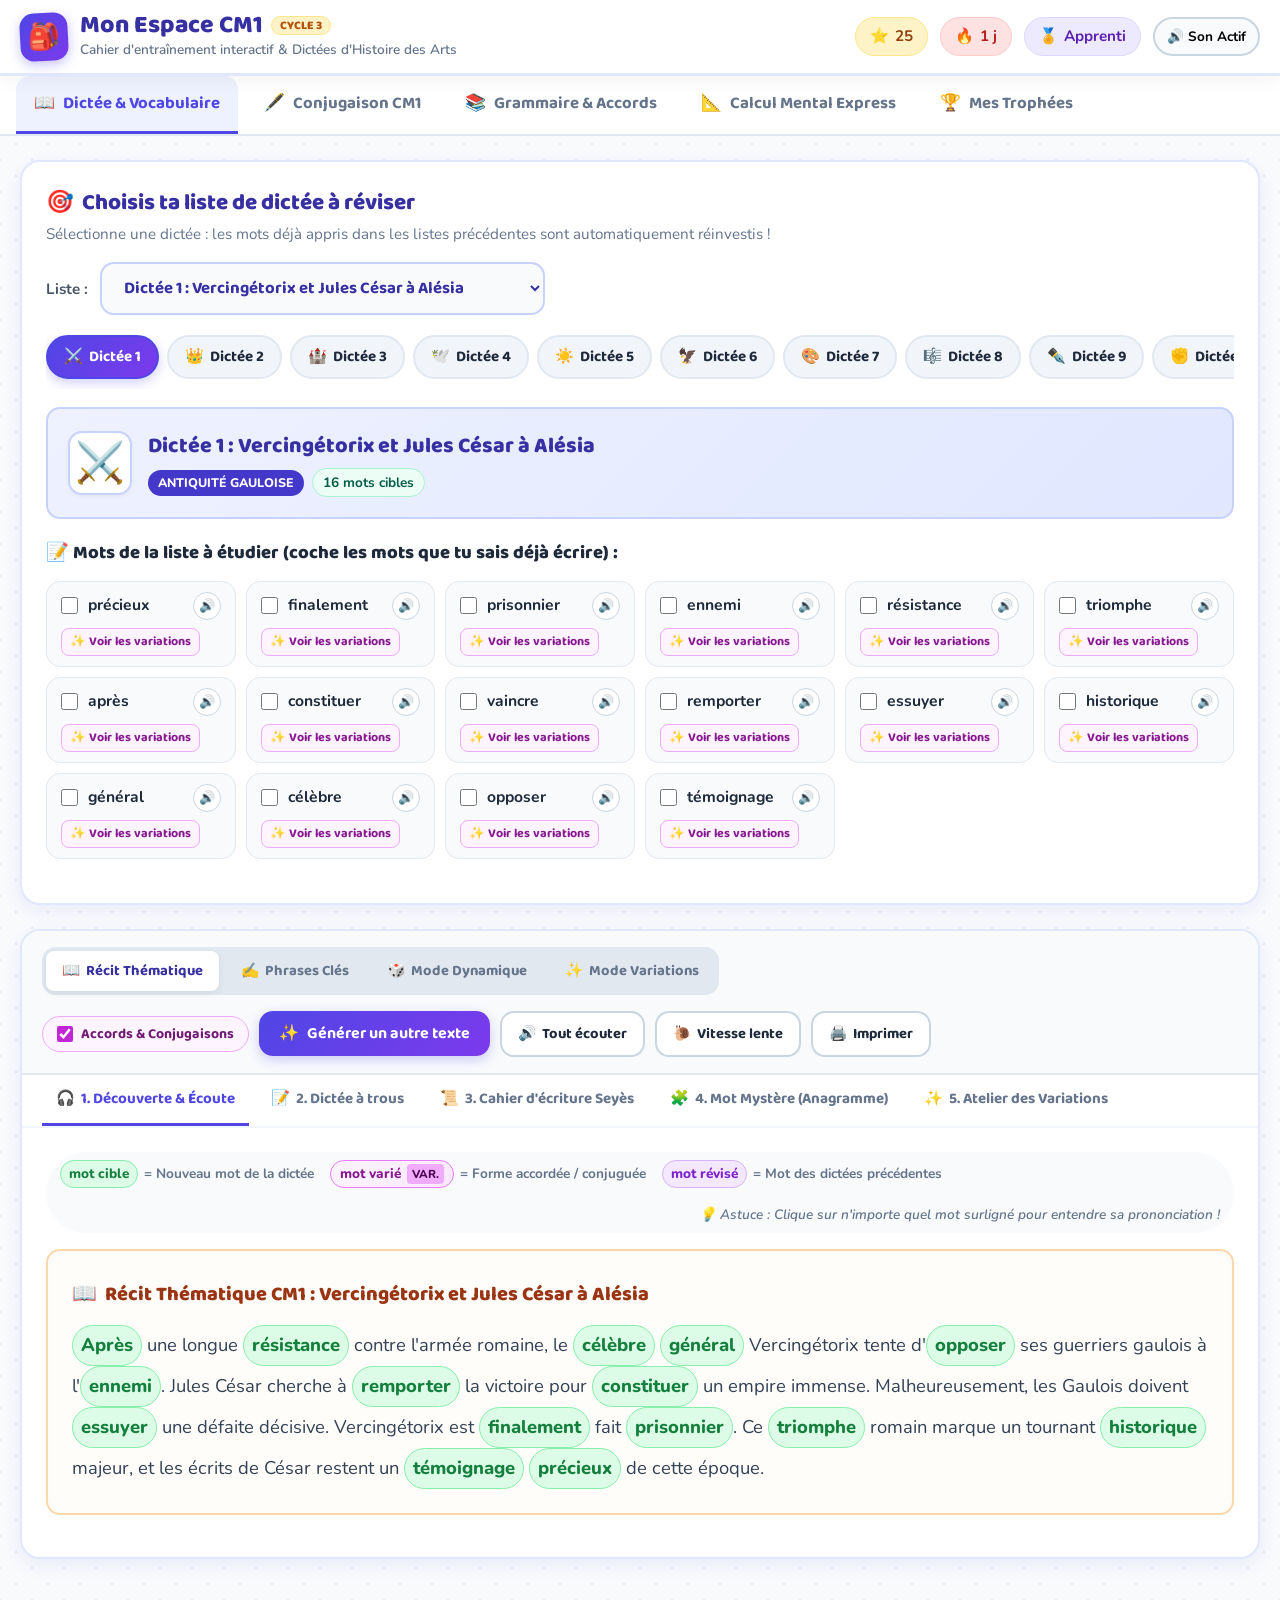
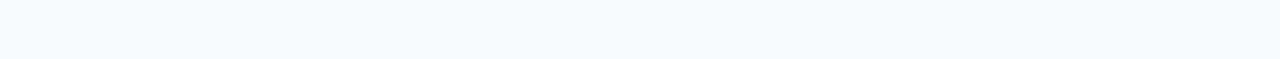
==== index.html @ 9789605b "Initial commit: Mon Espace CM1 static site Co-Authored-By: Claude Opus 5.5 <noreply@anthropic.com>" ====
<!DOCTYPE html>
<html lang="fr">
<head>
  <meta charset="UTF-8">
  <meta name="viewport" content="width=device-width, initial-scale=1.0">
  <title>Mon Espace CM1 – Dictées, Orthographe & Révisions</title>
  <meta name="description" content="Plateforme d'entraînement ludique et interactive pour les élèves de CM1 : dictées, vocabulaire, récits thématiques, grammaire, conjugaison et calcul mental.">
  <link rel="stylesheet" href="styles.css">
</head>
<body>

  <!-- Confetti Canvas for Celebratory Animations -->
  <canvas id="confettiCanvas"></canvas>

  <!-- Main Application Header -->
  <header class="app-header">
    <div class="header-container">
      <div class="brand-wrapper">
        <div class="brand-logo" title="Mon Espace CM1">🎒</div>
        <div class="brand-text">
          <h1>Mon Espace CM1 <span class="brand-badge">Cycle 3</span></h1>
          <p class="brand-subtext">Cahier d'entraînement interactif & Dictées d'Histoire des Arts</p>
        </div>
      </div>

      <!-- Gamified Progress Bar -->
      <div class="user-stats-bar">
        <div class="stat-pill stars" title="Étoiles gagnées">
          <span>⭐</span>
          <span id="userStars">25</span>
        </div>
        <div class="stat-pill streak" title="Jours consécutifs d'entraînement">
          <span>🔥</span>
          <span id="userStreak">1 j</span>
        </div>
        <div class="stat-pill level" title="Niveau actuel">
          <span>🏅</span>
          <span id="userLevel">Apprenti</span>
        </div>
        <button id="soundToggleBtn" class="sound-toggle-btn" type="button" title="Activer ou désactiver les effets sonores">
          🔊 Son Actif
        </button>
      </div>
    </div>
  </header>

  <!-- Subject Navigation Tabs -->
  <nav class="main-nav" aria-label="Navigation principale">
    <div class="nav-container">
      <button class="nav-tab-btn active" data-target="sectionDictee" id="tabDictee">
        <span>📖</span> Dictée & Vocabulaire
      </button>
      <button class="nav-tab-btn" data-target="sectionConjugaison" id="tabConjugaison">
        <span>🖋️</span> Conjugaison CM1
      </button>
      <button class="nav-tab-btn" data-target="sectionGrammaire" id="tabGrammaire">
        <span>📚</span> Grammaire & Accords
      </button>
      <button class="nav-tab-btn" data-target="sectionMaths" id="tabMaths">
        <span>📐</span> Calcul Mental Express
      </button>
      <button class="nav-tab-btn" data-target="sectionTrophees" id="tabTrophees">
        <span>🏆</span> Mes Trophées
      </button>
    </div>
  </nav>

  <!-- Main Container -->
  <main class="app-container">

    <!-- ========================================================
         TAB 1: DICTÉE & VOCABULAIRE (Core Feature)
         ======================================================== -->
    <section id="sectionDictee" class="tab-section active">

      <!-- Dictée Selection Card -->
      <div class="selector-card">
        <div class="selector-header">
          <div class="selector-title-group">
            <h2><span>🎯</span> Choisis ta liste de dictée à réviser</h2>
            <p>Sélectionne une dictée : les mots déjà appris dans les listes précédentes sont automatiquement réinvestis !</p>
          </div>
          <div class="dictee-dropdown-wrapper">
            <label for="dicteeSelect" style="font-weight: 700; font-size: 0.95rem; color: #475569;">Liste :</label>
            <select id="dicteeSelect" class="dictee-select" aria-label="Sélectionner une dictée">
              <!-- Dynamically populated from data.js -->
            </select>
          </div>
        </div>

        <!-- Carousel chips for fast jumping -->
        <div class="dictee-chips-wrapper" id="dicteeChips">
          <!-- Populated by JavaScript -->
        </div>

        <!-- Selected Dictée Hero Banner -->
        <div class="dictee-hero-banner" id="dicteeHeroBanner">
          <div class="banner-main">
            <div class="banner-icon" id="bannerIcon">⚔️</div>
            <div class="banner-info">
              <h3 id="bannerTitle">Dictée 1 : Vercingétorix et Jules César</h3>
              <div class="banner-meta">
                <span class="period-badge" id="bannerBadge">Antiquité</span>
                <span class="words-count-badge" id="bannerWordsCount">16 mots cibles</span>
              </div>
            </div>
          </div>
        </div>

        <!-- Prior Mastered Vocabulary Alert (e.g. Dictée 4 incorporates Dictée 1, 2, 3) -->
        <div class="prior-vocab-box" id="priorVocabBox" style="display: none;">
          <div class="prior-icon">💡</div>
          <div class="prior-content" style="flex-grow: 1;">
            <h4>Vocabulaire acquis réinvesti !</h4>
            <p id="priorCountText">
              Tu as déjà maîtrisé les mots des listes précédentes. Ces mots sont réutilisés dans les textes et exercices pour assurer une révision continue.
            </p>
            <label class="toggle-prior-wrapper">
              <input type="checkbox" id="priorVocabToggle" checked>
              <span>Intégrer les mots des dictées précédentes dans les exercices (clique pour dérouler la liste)</span>
            </label>
            <div class="prior-words-pill-list" id="priorWordsPills">
              <!-- Populated with previous words -->
            </div>
          </div>
        </div>

        <!-- Words List of the Selected Dictée -->
        <div class="words-card-section">
          <div class="section-subtitle">
            <span>📝 Mots de la liste à étudier (coche les mots que tu sais déjà écrire) :</span>
          </div>
          <div class="words-grid" id="wordsGrid">
            <!-- Populated with target word cards -->
          </div>
        </div>
      </div>

      <!-- ========================================================
           Interactive Generator & Practice Workspace
           ======================================================== -->
      <div class="generator-workspace">

        <!-- Top ToolBar -->
        <div class="generator-topbar">
          <div class="mode-switches">
            <button class="mode-switch-btn active" data-mode="story" id="modeStoryBtn">
              <span>📖</span> Récit Thématique
            </button>
            <button class="mode-switch-btn" data-mode="sentences" id="modeSentencesBtn">
              <span>✍️</span> Phrases Clés
            </button>
            <button class="mode-switch-btn" data-mode="dynamic" id="modeDynamicBtn">
              <span>🎲</span> Mode Dynamique
            </button>
            <button class="mode-switch-btn" data-mode="variations" id="modeVariationsBtn">
              <span>✨</span> Mode Variations
            </button>
          </div>

          <div class="action-buttons-group">
            <label class="variations-toggle-label" title="Activer les formes au féminin, au pluriel et les verbes conjugués dans tous les textes">
              <input type="checkbox" id="variationsToggle" checked>
              <span>Accords & Conjugaisons</span>
            </label>
            <button class="btn-primary" id="generateNewTextBtn" type="button" title="Créer un nouveau texte combinant les mots cibles et révisés">
              <span>✨</span> Générer un autre texte
            </button>
            <button class="btn-secondary" id="speakAllBtn" type="button" title="Écouter la lecture à voix haute">
              <span>🔊</span> Tout écouter
            </button>
            <button class="btn-secondary" id="speakSlowBtn" type="button" title="Lecture lente pour s'entraîner à la dictée">
              <span>🐌</span> Vitesse lente
            </button>
            <button class="btn-secondary" id="printWorksheetBtn" type="button" title="Imprimer la fiche d'exercice pour travailler sur papier">
              <span>🖨️</span> Imprimer
            </button>
          </div>
        </div>

        <!-- Practice Sub-Tabs Navigation -->
        <div class="practice-tabs-bar">
          <button class="subtab-btn active" data-view="viewDiscovery" id="subtabDiscovery">
            <span>🎧</span> 1. Découverte & Écoute
          </button>
          <button class="subtab-btn" data-view="viewCloze" id="subtabCloze">
            <span>📝</span> 2. Dictée à trous
          </button>
          <button class="subtab-btn" data-view="viewNotebook" id="subtabNotebook">
            <span>📜</span> 3. Cahier d'écriture Seyès
          </button>
          <button class="subtab-btn" data-view="viewGame" id="subtabGame">
            <span>🧩</span> 4. Mot Mystère (Anagramme)
          </button>
          <button class="subtab-btn" data-view="viewVariations" id="subtabVariations">
            <span>✨</span> 5. Atelier des Variations
          </button>
        </div>

        <!-- Main Content Area with Sub-Views -->
        <div class="generator-content-area">

          <!-- View 1: Discovery & Speech Playback -->
          <div id="viewDiscovery" class="practice-view active">
            <div class="words-legend-bar">
              <span class="legend-item">
                <span class="badge-target-word">mot cible</span> = Nouveau mot de la dictée
              </span>
              <span class="legend-item">
                <span class="badge-target-word badge-variation">mot varié <small class="var-tag">var.</small></span> = Forme accordée / conjuguée
              </span>
              <span class="legend-item">
                <span class="badge-prior-word">mot révisé</span> = Mot des dictées précédentes
              </span>
              <span style="margin-left: auto; font-style: italic; font-weight: 600;">
                💡 Astuce : Clique sur n'importe quel mot surligné pour entendre sa prononciation !
              </span>
            </div>

            <div id="discoveryTextContainer">
              <!-- Dynamically populated with story or sentences -->
            </div>
          </div>

          <!-- View 2: Fill-in-the-blanks (Dictée à trous) -->
          <div id="viewCloze" class="practice-view">
            <div class="cloze-instructions">
              <span>✍️ <strong>Consigne :</strong> Complète les phrases avec la bonne orthographe des mots cibles. Fais bien attention aux accents !</span>
              <button class="btn-success" id="verifyClozeBtn" type="button">
                <span>✓</span> Vérifier mes réponses
              </button>
            </div>

            <div id="clozeExerciseContainer" class="cloze-container">
              <!-- Dynamically populated inputs -->
            </div>

            <div id="clozeFeedbackBar" class="cloze-feedback-bar">
              <!-- Feedback on answers -->
            </div>
          </div>

          <!-- View 3: Seyès Ruled Notebook Audio Dictation -->
          <div id="viewNotebook" class="practice-view">
            <div class="notebook-container">
              <div class="notebook-audio-bar">
                <div class="sentence-step-label" id="notebookStepLabel">
                  Phrase 1 sur 5
                </div>
                <div style="display: flex; gap: 8px;">
                  <button class="btn-primary" id="playNotebookAudioBtn" type="button">
                    <span>🔊</span> Écouter la phrase
                  </button>
                  <button class="btn-secondary" id="playNotebookSlowBtn" type="button">
                    <span>🐌</span> Écouter lentement
                  </button>
                </div>
              </div>

              <div class="seyes-textarea-wrapper">
                <label for="seyesTextarea" style="display: block; font-weight: 700; margin-bottom: 8px; color: #4338ca;">
                  Ton cahier d'écriture (écoute la phrase et écris-la ici) :
                </label>
                <textarea id="seyesTextarea" class="seyes-textarea" placeholder="Écris ta dictée ici sur les lignes de ton cahier..." autocomplete="off" spellcheck="false"></textarea>
              </div>

              <div style="display: flex; justify-content: flex-end; gap: 10px;">
                <button class="btn-success" id="verifyNotebookBtn" type="button">
                  <span>✓</span> Vérifier ma dictée
                </button>
              </div>

              <div id="dictationDiffResult" class="dictation-diff-result">
                <!-- Diff inspection result -->
              </div>
            </div>
          </div>

          <!-- View 4: Word Game (Anagramme / Mot Mystère) -->
          <div id="viewGame" class="practice-view">
            <div class="game-container">
              <h3 style="font-family: var(--font-heading); font-size: 1.4rem; color: #4338ca; margin-bottom: 6px;">
                🧩 Le Mot Mystère de la Dictée
              </h3>
              <p style="color: #64748b; font-weight: 600;" id="gameHint">
                Remets les lettres dans le bon ordre pour retrouver le mot :
              </p>

              <div class="scrambled-letters-box" id="scrambledLettersBox">
                <!-- Clickable letter tiles -->
              </div>

              <label for="gameInput" class="sr-only" style="display:none;">Mot mystère</label>
              <input type="text" id="gameInput" class="game-input" placeholder="Tape le mot ici..." autocomplete="off">

              <div style="display: flex; justify-content: center; gap: 10px;">
                <button class="btn-success" type="button" onclick="window.cm1App.verifyGameWord()">
                  <span>✓</span> Valider le mot
                </button>
                <button class="btn-secondary" type="button" onclick="window.cm1App.setupWordGame()">
                  <span>🔄</span> Nouveau mot
                </button>
              </div>
            </div>
          </div>

          <!-- View 5: Grammatical Variations Workshop (Atelier des Variations) -->
          <div id="viewVariations" class="practice-view">
            <div class="workshop-container">
              <div class="workshop-header">
                <div>
                  <h3><span>✨</span> L'Atelier des Variations (Genre, Nombre & Conjugaisons)</h3>
                  <p>Pratique la transformation des mots de la liste : passe du masculin au féminin, du singulier au pluriel, et conjugue les verbes aux temps du CM1 !</p>
                </div>
                <button class="btn-primary" type="button" onclick="window.cm1App.renderVariationsWorkshop()">
                  <span>🔄</span> Nouveaux défis
                </button>
              </div>

              <div class="workshop-drills-grid" id="workshopDrillsGrid">
                <!-- Dynamically populated with interactive drill cards -->
              </div>
            </div>
          </div>

        </div>
      </div>

    </section>

    <!-- ========================================================
         TAB 2: CONJUGAISON CM1
         ======================================================== -->
    <section id="sectionConjugaison" class="tab-section">
      <div class="selector-card" style="margin-bottom: 24px;">
        <h2 style="font-family: var(--font-heading); font-size: 1.4rem; color: var(--primary-dark); margin-bottom: 6px;">
          🖋️ Entraînement à la Conjugaison du CM1
        </h2>
        <p style="color: var(--text-muted);">
          Révise les temps essentiels du programme de CM1 : le Présent, l'Imparfait et le Futur simple.
        </p>
      </div>

      <div class="module-grid" id="conjugationModuleContainer">
        <!-- Rendered by JavaScript -->
      </div>
    </section>

    <!-- ========================================================
         TAB 3: GRAMMAIRE & ACCORDS
         ======================================================== -->
    <section id="sectionGrammaire" class="tab-section">
      <div class="selector-card" style="margin-bottom: 24px;">
        <h2 style="font-family: var(--font-heading); font-size: 1.4rem; color: var(--primary-dark); margin-bottom: 6px;">
          📚 Grammaire : Nature des mots & Accords
        </h2>
        <p style="color: var(--text-muted);">
          Apprends à repérer le verbe, le nom, l'adjectif qualificatif et à réussir les accords en genre et en nombre.
        </p>
      </div>

      <div class="module-grid" id="grammarModuleContainer">
        <!-- Rendered by JavaScript -->
      </div>
    </section>

    <!-- ========================================================
         TAB 4: CALCUL MENTAL EXPRESS
         ======================================================== -->
    <section id="sectionMaths" class="tab-section">
      <div class="selector-card" style="margin-bottom: 24px;">
        <h2 style="font-family: var(--font-heading); font-size: 1.4rem; color: var(--primary-dark); margin-bottom: 6px;">
          📐 Calcul Mental Express & Défis CM1
        </h2>
        <p style="color: var(--text-muted);">
          Multiplications rapides, grands nombres, doubles et moitiés pour devenir un as des mathématiques !
        </p>
      </div>

      <div id="mathModuleContainer">
        <!-- Rendered by JavaScript -->
      </div>
    </section>

    <!-- ========================================================
         TAB 5: MES TROPHÉES
         ======================================================== -->
    <section id="sectionTrophees" class="tab-section">
      <div class="selector-card" style="margin-bottom: 24px;">
        <h2 style="font-family: var(--font-heading); font-size: 1.4rem; color: var(--primary-dark); margin-bottom: 6px;">
          🏆 Mes Trophées & Récompenses
        </h2>
        <p style="color: var(--text-muted);">
          Gagne des étoiles en réussissant tes dictées et tes exercices pour débloquer tous les badges du CM1 !
        </p>
      </div>

      <div class="trophies-grid" id="trophiesContainer">
        <!-- Rendered by JavaScript -->
      </div>
    </section>

  </main>

  <!-- Load Data and Application Controller -->
  <script src="data.js"></script>
  <script src="app.js"></script>
</body>
</html>
---- styles.css ----
/* ===================================================================
   CM1 Mon Cahier d'Entraînement - Stylesheet
   Designed for French CM1 elementary pupils (9-10 years old)
   Playful, modern, accessible, responsive and rich aesthetics
   =================================================================== */

@import url('https://fonts.googleapis.com/css2?family=Baloo+2:wght@500;600;700;800&family=Nunito:ital,wght@0,400;0,600;0,700;0,800;1,400&family=Patrick+Hand&display=swap');

:root {
  --primary: #4f46e5;
  --primary-light: #818cf8;
  --primary-dark: #3730a3;
  --primary-gradient: linear-gradient(135deg, #4f46e5 0%, #7c3aed 100%);
  
  --secondary: #06b6d4;
  --secondary-gradient: linear-gradient(135deg, #06b6d4 0%, #3b82f6 100%);
  
  --accent-gold: #f59e0b;
  --accent-gold-light: #fef3c7;
  --accent-gold-gradient: linear-gradient(135deg, #f59e0b 0%, #fbbf24 100%);
  
  --success: #10b981;
  --success-light: #d1fae5;
  --danger: #ef4444;
  --danger-light: #fee2e2;
  --purple: #8b5cf6;
  --purple-light: #ede9fe;
  
  --bg-main: #f8fafc;
  --bg-card: #ffffff;
  --text-main: #1e293b;
  --text-muted: #64748b;
  --border-color: #e2e8f0;
  --border-focus: #6366f1;
  
  --shadow-sm: 0 2px 4px rgba(0, 0, 0, 0.04);
  --shadow-md: 0 6px 18px rgba(79, 70, 229, 0.08);
  --shadow-lg: 0 12px 30px rgba(79, 70, 229, 0.12);
  --shadow-hover: 0 16px 36px rgba(79, 70, 229, 0.18);
  
  --radius-sm: 8px;
  --radius-md: 14px;
  --radius-lg: 20px;
  --radius-pill: 9999px;
  
  --font-heading: 'Baloo 2', cursive, sans-serif;
  --font-body: 'Nunito', -apple-system, sans-serif;
  --font-handwriting: 'Patrick Hand', cursive, sans-serif;
}

/* Reset & Base */
* {
  box-sizing: border-box;
  margin: 0;
  padding: 0;
}

body {
  font-family: var(--font-body);
  background-color: var(--bg-main);
  background-image: 
    radial-gradient(#e2e8f0 1.2px, transparent 1.2px),
    radial-gradient(#e0e7ff 1.2px, var(--bg-main) 1.2px);
  background-size: 32px 32px;
  background-position: 0 0, 16px 16px;
  color: var(--text-main);
  min-height: 100vh;
  line-height: 1.6;
  -webkit-font-smoothing: antialiased;
}

/* Top App Header */
.app-header {
  background: white;
  border-bottom: 3px solid #e0e7ff;
  position: sticky;
  top: 0;
  z-index: 100;
  box-shadow: 0 4px 20px rgba(0, 0, 0, 0.05);
}

.header-container {
  max-width: 1280px;
  margin: 0 auto;
  padding: 12px 20px;
  display: flex;
  align-items: center;
  justify-content: space-between;
  gap: 16px;
  flex-wrap: wrap;
}

.brand-wrapper {
  display: flex;
  align-items: center;
  gap: 12px;
}

.brand-logo {
  width: 48px;
  height: 48px;
  border-radius: var(--radius-md);
  background: var(--primary-gradient);
  display: flex;
  align-items: center;
  justify-content: center;
  font-size: 26px;
  box-shadow: 0 4px 12px rgba(79, 70, 229, 0.3);
  transform: rotate(-3deg);
  transition: transform 0.2s ease;
}

.brand-logo:hover {
  transform: rotate(4deg) scale(1.05);
}

.brand-text h1 {
  font-family: var(--font-heading);
  font-size: 1.55rem;
  font-weight: 800;
  color: var(--primary-dark);
  line-height: 1.1;
  display: flex;
  align-items: center;
  gap: 8px;
}

.brand-badge {
  background: #fef3c7;
  color: #b45309;
  font-size: 0.75rem;
  font-weight: 800;
  padding: 2px 8px;
  border-radius: var(--radius-pill);
  border: 1.5px solid #fde68a;
  text-transform: uppercase;
}

.brand-subtext {
  font-size: 0.85rem;
  color: var(--text-muted);
  font-weight: 600;
}

/* Header Stats Bar */
.user-stats-bar {
  display: flex;
  align-items: center;
  gap: 12px;
}

.stat-pill {
  display: flex;
  align-items: center;
  gap: 6px;
  background: #f1f5f9;
  padding: 6px 14px;
  border-radius: var(--radius-pill);
  font-weight: 700;
  font-size: 0.95rem;
  border: 1.5px solid #e2e8f0;
}

.stat-pill.stars {
  background: var(--accent-gold-light);
  border-color: #fde68a;
  color: #92400e;
}

.stat-pill.streak {
  background: #fee2e2;
  border-color: #fecaca;
  color: #b91c1c;
}

.stat-pill.level {
  background: var(--purple-light);
  border-color: #ddd6fe;
  color: #5b21b6;
}

.sound-toggle-btn {
  background: #f8fafc;
  border: 2px solid #cbd5e1;
  padding: 8px 12px;
  border-radius: var(--radius-pill);
  font-family: var(--font-body);
  font-size: 0.85rem;
  font-weight: 700;
  cursor: pointer;
  display: flex;
  align-items: center;
  gap: 6px;
  transition: all 0.2s;
}

.sound-toggle-btn:hover {
  background: #e2e8f0;
}

/* Main Navigation Tabs */
.main-nav {
  background: white;
  border-bottom: 2px solid #e2e8f0;
}

.nav-container {
  max-width: 1280px;
  margin: 0 auto;
  display: flex;
  padding: 0 16px;
  gap: 8px;
  overflow-x: auto;
  scrollbar-width: none;
}

.nav-container::-webkit-scrollbar {
  display: none;
}

.nav-tab-btn {
  background: none;
  border: none;
  border-bottom: 3px solid transparent;
  padding: 14px 18px;
  font-family: var(--font-heading);
  font-size: 1.05rem;
  font-weight: 700;
  color: var(--text-muted);
  cursor: pointer;
  display: flex;
  align-items: center;
  gap: 8px;
  white-space: nowrap;
  transition: all 0.2s ease;
}

.nav-tab-btn:hover {
  color: var(--primary);
  background-color: #f8fafc;
}

.nav-tab-btn.active {
  color: var(--primary);
  border-bottom-color: var(--primary);
  background-color: #eef2ff;
  border-radius: var(--radius-md) var(--radius-md) 0 0;
}

/* App Container */
.app-container {
  max-width: 1280px;
  margin: 24px auto;
  padding: 0 20px 48px;
}

/* Section Containers */
.tab-section {
  display: none;
  animation: fadeIn 0.3s ease-out;
}

.tab-section.active {
  display: block;
}

@keyframes fadeIn {
  from { opacity: 0; transform: translateY(6px); }
  to { opacity: 1; transform: translateY(0); }
}

/* Dictée Selector Card */
.selector-card {
  background: white;
  border-radius: var(--radius-lg);
  padding: 24px;
  border: 2px solid #e0e7ff;
  box-shadow: var(--shadow-md);
  margin-bottom: 24px;
}

.selector-header {
  display: flex;
  align-items: center;
  justify-content: space-between;
  gap: 16px;
  flex-wrap: wrap;
  margin-bottom: 20px;
}

.selector-title-group h2 {
  font-family: var(--font-heading);
  font-size: 1.4rem;
  font-weight: 800;
  color: var(--primary-dark);
  display: flex;
  align-items: center;
  gap: 8px;
}

.selector-title-group p {
  color: var(--text-muted);
  font-size: 0.95rem;
}

.dictee-dropdown-wrapper {
  display: flex;
  align-items: center;
  gap: 12px;
}

.dictee-select {
  padding: 10px 18px;
  font-family: var(--font-heading);
  font-size: 1.05rem;
  font-weight: 700;
  color: var(--primary-dark);
  background: #f8fafc;
  border: 2px solid #c7d2fe;
  border-radius: var(--radius-md);
  outline: none;
  cursor: pointer;
  transition: all 0.2s;
}

.dictee-select:focus {
  border-color: var(--primary);
  box-shadow: 0 0 0 4px rgba(99, 102, 241, 0.15);
  background: white;
}

/* Quick Dictée Chips Carousel */
.dictee-chips-wrapper {
  display: flex;
  gap: 8px;
  overflow-x: auto;
  padding-bottom: 10px;
  margin-bottom: 18px;
  scrollbar-width: thin;
}

.dictee-chip {
  flex-shrink: 0;
  background: #f1f5f9;
  border: 2px solid #e2e8f0;
  border-radius: var(--radius-pill);
  padding: 8px 16px;
  font-family: var(--font-heading);
  font-weight: 700;
  font-size: 0.95rem;
  color: var(--text-main);
  cursor: pointer;
  transition: all 0.2s;
  display: flex;
  align-items: center;
  gap: 6px;
}

.dictee-chip:hover {
  background: #e2e8f0;
  transform: translateY(-2px);
}

.dictee-chip.active {
  background: var(--primary-gradient);
  border-color: var(--primary);
  color: white;
  box-shadow: 0 4px 12px rgba(79, 70, 229, 0.25);
}

/* Selected Dictée Info Hero Banner */
.dictee-hero-banner {
  background: linear-gradient(135deg, #eef2ff 0%, #e0e7ff 100%);
  border: 2px solid #c7d2fe;
  border-radius: var(--radius-md);
  padding: 20px;
  display: flex;
  align-items: center;
  justify-content: space-between;
  gap: 20px;
  flex-wrap: wrap;
  margin-bottom: 20px;
}

.banner-main {
  display: flex;
  align-items: center;
  gap: 16px;
}

.banner-icon {
  font-size: 40px;
  width: 64px;
  height: 64px;
  background: white;
  border-radius: var(--radius-md);
  display: flex;
  align-items: center;
  justify-content: center;
  box-shadow: var(--shadow-sm);
  border: 2px solid #c7d2fe;
}

.banner-info h3 {
  font-family: var(--font-heading);
  font-size: 1.35rem;
  font-weight: 800;
  color: var(--primary-dark);
}

.banner-meta {
  display: flex;
  gap: 8px;
  align-items: center;
  flex-wrap: wrap;
  margin-top: 4px;
}

.period-badge {
  background: #4338ca;
  color: white;
  font-size: 0.78rem;
  font-weight: 800;
  padding: 3px 10px;
  border-radius: var(--radius-pill);
  text-transform: uppercase;
}

.words-count-badge {
  background: #ecfdf5;
  color: #065f46;
  font-size: 0.85rem;
  font-weight: 700;
  padding: 3px 10px;
  border-radius: var(--radius-pill);
  border: 1px solid #a7f3d0;
}

/* Prior Vocabulary (Reinforcement) Alert Box */
.prior-vocab-box {
  background: #fdf4ff;
  border: 2px dashed #d8b4fe;
  border-radius: var(--radius-md);
  padding: 14px 18px;
  margin-bottom: 20px;
  display: flex;
  align-items: flex-start;
  gap: 14px;
}

.prior-icon {
  font-size: 24px;
  flex-shrink: 0;
  margin-top: 2px;
}

.prior-content h4 {
  font-family: var(--font-heading);
  font-size: 1.05rem;
  font-weight: 800;
  color: #701a75;
  margin-bottom: 2px;
}

.prior-content p {
  font-size: 0.88rem;
  color: #86198f;
  line-height: 1.4;
}

.toggle-prior-wrapper {
  margin-top: 8px;
  display: flex;
  align-items: center;
  gap: 8px;
  font-size: 0.88rem;
  font-weight: 700;
  color: #581c87;
  cursor: pointer;
}

.toggle-prior-wrapper input[type="checkbox"] {
  width: 16px;
  height: 16px;
  cursor: pointer;
  accent-color: var(--purple);
}

.prior-words-pill-list {
  display: none;
  flex-wrap: wrap;
  gap: 6px;
  margin-top: 10px;
  padding-top: 10px;
  border-top: 1px solid #f0abfc;
  max-height: 120px;
  overflow-y: auto;
}

.prior-words-pill-list.open {
  display: flex;
}

.prior-word-tag {
  background: white;
  border: 1px solid #e9d5ff;
  color: #6b21a8;
  font-size: 0.8rem;
  padding: 2px 8px;
  border-radius: var(--radius-pill);
  font-weight: 600;
}

/* Words Grid Display */
.words-card-section {
  margin-bottom: 20px;
}

.section-subtitle {
  font-family: var(--font-heading);
  font-size: 1.15rem;
  font-weight: 800;
  color: var(--text-main);
  margin-bottom: 12px;
  display: flex;
  align-items: center;
  justify-content: space-between;
}

.words-grid {
  display: grid;
  grid-template-columns: repeat(auto-fill, minmax(180px, 1fr));
  gap: 10px;
}

.word-card {
  background: #f8fafc;
  border: 1.5px solid #e2e8f0;
  border-radius: var(--radius-md);
  padding: 10px 14px;
  display: flex;
  align-items: center;
  justify-content: space-between;
  transition: all 0.2s;
  user-select: none;
}

.word-card:hover {
  border-color: var(--primary-light);
  background: #f0f4ff;
  transform: translateY(-2px);
  box-shadow: var(--shadow-sm);
}

.word-card.mastered {
  background: #ecfdf5;
  border-color: #a7f3d0;
}

.word-card.mastered .word-text {
  text-decoration: line-through;
  color: #059669;
}

.word-card-left {
  display: flex;
  align-items: center;
  gap: 10px;
}

.word-checkbox {
  width: 17px;
  height: 17px;
  cursor: pointer;
  accent-color: var(--success);
}

.word-text {
  font-weight: 700;
  font-size: 0.98rem;
  color: var(--text-main);
}

.word-speak-btn {
  background: white;
  border: 1px solid #cbd5e1;
  width: 28px;
  height: 28px;
  border-radius: 50%;
  cursor: pointer;
  display: flex;
  align-items: center;
  justify-content: center;
  font-size: 13px;
  transition: all 0.15s;
  color: var(--primary);
}

.word-speak-btn:hover {
  background: var(--primary);
  color: white;
  border-color: var(--primary);
  transform: scale(1.1);
}

/* ==========================================================
   Text & Sentences Generator Hub (Core Requirement)
   ========================================================== */
.generator-workspace {
  background: white;
  border-radius: var(--radius-lg);
  border: 2px solid #e0e7ff;
  box-shadow: var(--shadow-md);
  overflow: hidden;
  margin-bottom: 28px;
}

.generator-topbar {
  background: #f8fafc;
  border-bottom: 2px solid #e2e8f0;
  padding: 16px 20px;
  display: flex;
  align-items: center;
  justify-content: space-between;
  gap: 16px;
  flex-wrap: wrap;
}

.mode-switches {
  display: flex;
  gap: 6px;
  background: #e2e8f0;
  padding: 4px;
  border-radius: var(--radius-md);
}

.mode-switch-btn {
  background: none;
  border: none;
  padding: 8px 16px;
  border-radius: var(--radius-sm);
  font-family: var(--font-heading);
  font-weight: 700;
  font-size: 0.92rem;
  color: var(--text-muted);
  cursor: pointer;
  transition: all 0.2s;
  display: flex;
  align-items: center;
  gap: 6px;
}

.mode-switch-btn.active {
  background: white;
  color: var(--primary-dark);
  box-shadow: 0 2px 6px rgba(0, 0, 0, 0.08);
}

.action-buttons-group {
  display: flex;
  align-items: center;
  gap: 10px;
  flex-wrap: wrap;
}

.btn-primary {
  background: var(--primary-gradient);
  color: white;
  border: none;
  padding: 10px 20px;
  border-radius: var(--radius-md);
  font-family: var(--font-heading);
  font-weight: 700;
  font-size: 1rem;
  cursor: pointer;
  display: flex;
  align-items: center;
  gap: 8px;
  box-shadow: 0 4px 12px rgba(79, 70, 229, 0.25);
  transition: all 0.2s;
}

.btn-primary:hover {
  transform: translateY(-2px);
  box-shadow: 0 6px 16px rgba(79, 70, 229, 0.35);
}

.btn-secondary {
  background: white;
  color: var(--text-main);
  border: 2px solid #cbd5e1;
  padding: 9px 16px;
  border-radius: var(--radius-md);
  font-family: var(--font-heading);
  font-weight: 700;
  font-size: 0.92rem;
  cursor: pointer;
  display: flex;
  align-items: center;
  gap: 6px;
  transition: all 0.2s;
}

.btn-secondary:hover {
  background: #f1f5f9;
  border-color: #94a3b8;
  transform: translateY(-1px);
}

.btn-success {
  background: linear-gradient(135deg, #10b981 0%, #059669 100%);
  color: white;
  border: none;
  padding: 10px 20px;
  border-radius: var(--radius-md);
  font-family: var(--font-heading);
  font-weight: 700;
  font-size: 1rem;
  cursor: pointer;
  display: flex;
  align-items: center;
  gap: 8px;
  box-shadow: 0 4px 12px rgba(16, 185, 129, 0.25);
  transition: all 0.2s;
}

.btn-success:hover {
  transform: translateY(-2px);
  box-shadow: 0 6px 16px rgba(16, 185, 129, 0.35);
}

/* Practice Sub-Tabs */
.practice-tabs-bar {
  background: white;
  border-bottom: 2px solid #f1f5f9;
  display: flex;
  gap: 8px;
  padding: 0 20px;
  overflow-x: auto;
}

.subtab-btn {
  background: none;
  border: none;
  border-bottom: 3px solid transparent;
  padding: 12px 14px;
  font-family: var(--font-heading);
  font-size: 0.95rem;
  font-weight: 700;
  color: var(--text-muted);
  cursor: pointer;
  display: flex;
  align-items: center;
  gap: 6px;
  white-space: nowrap;
  transition: all 0.2s;
}

.subtab-btn:hover {
  color: var(--primary);
}

.subtab-btn.active {
  color: var(--primary);
  border-bottom-color: var(--primary);
}

/* Content Viewport */
.generator-content-area {
  padding: 24px;
  min-height: 260px;
}

/* Practice Views */
.practice-view {
  display: none;
}

.practice-view.active {
  display: block;
}

/* Legend bar */
.words-legend-bar {
  display: flex;
  align-items: center;
  gap: 16px;
  margin-bottom: 16px;
  padding: 8px 14px;
  background: #f8fafc;
  border-radius: var(--radius-pill);
  font-size: 0.85rem;
  font-weight: 700;
  color: var(--text-muted);
  flex-wrap: wrap;
}

.legend-item {
  display: flex;
  align-items: center;
  gap: 6px;
}

.badge-target-word {
  background: #dcfce7;
  color: #15803d;
  border: 1px solid #86efac;
  padding: 2px 8px;
  border-radius: var(--radius-pill);
  font-weight: 800;
  cursor: pointer;
  transition: all 0.15s;
  display: inline-block;
}

.badge-target-word:hover {
  background: #bbf7d0;
  transform: scale(1.05);
}

.badge-prior-word {
  background: #f3e8ff;
  color: #7e22ce;
  border: 1px solid #d8b4fe;
  padding: 2px 8px;
  border-radius: var(--radius-pill);
  font-weight: 800;
  cursor: pointer;
  transition: all 0.15s;
  display: inline-block;
}

.badge-prior-word:hover {
  background: #e9d5ff;
  transform: scale(1.05);
}

/* Displaying Text / Story */
.generated-story-box {
  background: #fffdfa;
  border: 2px solid #fed7aa;
  border-radius: var(--radius-md);
  padding: 24px;
  font-size: 1.15rem;
  line-height: 1.9;
  color: #334155;
  box-shadow: inset 0 2px 8px rgba(0, 0, 0, 0.02);
  margin-bottom: 18px;
  position: relative;
}

.story-header-title {
  font-family: var(--font-heading);
  font-size: 1.25rem;
  font-weight: 800;
  color: #9a3412;
  margin-bottom: 12px;
  display: flex;
  align-items: center;
  gap: 8px;
}

/* Sentences List View */
.sentences-list {
  display: flex;
  flex-direction: column;
  gap: 14px;
}

.sentence-card {
  background: #f8fafc;
  border: 1.5px solid #e2e8f0;
  border-radius: var(--radius-md);
  padding: 16px 20px;
  display: flex;
  align-items: center;
  justify-content: space-between;
  gap: 16px;
  font-size: 1.08rem;
  line-height: 1.7;
  transition: all 0.2s;
}

.sentence-card:hover {
  border-color: var(--primary-light);
  background: white;
  box-shadow: var(--shadow-sm);
}

.sentence-number {
  background: #e0e7ff;
  color: var(--primary-dark);
  font-family: var(--font-heading);
  font-weight: 800;
  width: 32px;
  height: 32px;
  border-radius: 50%;
  display: flex;
  align-items: center;
  justify-content: center;
  flex-shrink: 0;
  font-size: 0.95rem;
}

.sentence-text-wrapper {
  flex-grow: 1;
}

.sentence-audio-btn {
  background: white;
  border: 2px solid #c7d2fe;
  color: var(--primary);
  width: 40px;
  height: 40px;
  border-radius: 50%;
  cursor: pointer;
  display: flex;
  align-items: center;
  justify-content: center;
  font-size: 16px;
  flex-shrink: 0;
  transition: all 0.2s;
}

.sentence-audio-btn:hover {
  background: var(--primary);
  color: white;
  border-color: var(--primary);
  transform: scale(1.1);
}

/* Mode 2: Fill-in-the-blanks (Dictée à trous) */
.cloze-instructions {
  background: #e0f2fe;
  border: 1.5px solid #bae6fd;
  border-radius: var(--radius-md);
  padding: 12px 18px;
  color: #0369a1;
  font-size: 0.95rem;
  margin-bottom: 20px;
  display: flex;
  align-items: center;
  justify-content: space-between;
  gap: 12px;
  flex-wrap: wrap;
}

.cloze-container {
  display: flex;
  flex-direction: column;
  gap: 16px;
  margin-bottom: 24px;
}

.cloze-sentence-row {
  background: white;
  border: 2px solid #e2e8f0;
  border-radius: var(--radius-md);
  padding: 18px 20px;
  font-size: 1.15rem;
  line-height: 2.2;
}

.cloze-input {
  display: inline-block;
  padding: 4px 10px;
  font-family: var(--font-body);
  font-weight: 700;
  font-size: 1.05rem;
  color: var(--primary-dark);
  border: 2px dashed #94a3b8;
  border-radius: 8px;
  background: #f8fafc;
  outline: none;
  min-width: 130px;
  text-align: center;
  margin: 0 4px;
  transition: all 0.2s;
}

.cloze-input:focus {
  border-color: var(--primary);
  border-style: solid;
  background: white;
  box-shadow: 0 0 0 3px rgba(99, 102, 241, 0.2);
}

.cloze-input.correct {
  border-color: var(--success);
  border-style: solid;
  background: #ecfdf5;
  color: #047857;
}

.cloze-input.wrong {
  border-color: var(--danger);
  border-style: solid;
  background: #fef2f2;
  color: #b91c1c;
}

.cloze-feedback-bar {
  margin-top: 20px;
  padding: 16px;
  border-radius: var(--radius-md);
  display: none;
  align-items: center;
  justify-content: space-between;
  gap: 16px;
  flex-wrap: wrap;
}

.cloze-feedback-bar.show {
  display: flex;
}

.cloze-feedback-bar.perfect {
  background: #ecfdf5;
  border: 2px solid #6ee7b7;
  color: #065f46;
}

.cloze-feedback-bar.partial {
  background: #fffbeb;
  border: 2px solid #fde68a;
  color: #92400e;
}

/* Mode 3: French Seyès Ruled Notebook Dictation Pad */
.notebook-container {
  background: #fdfcf7;
  border: 2px solid #d4c5b9;
  border-radius: var(--radius-lg);
  padding: 24px;
  box-shadow: 0 8px 24px rgba(0, 0, 0, 0.06);
  position: relative;
}

.notebook-audio-bar {
  background: white;
  border: 2px solid #e2e8f0;
  border-radius: var(--radius-md);
  padding: 16px;
  display: flex;
  align-items: center;
  justify-content: space-between;
  gap: 16px;
  flex-wrap: wrap;
  margin-bottom: 20px;
}

.sentence-step-label {
  font-family: var(--font-heading);
  font-weight: 800;
  font-size: 1.1rem;
  color: var(--primary-dark);
}

.seyes-textarea-wrapper {
  position: relative;
  margin-bottom: 20px;
}

.seyes-textarea {
  width: 100%;
  height: 220px;
  background-color: #ffffff;
  /* French Seyès lines simulation */
  background-image: 
    linear-gradient(to right, rgba(220, 38, 38, 0.25) 1px, transparent 1px),
    repeating-linear-gradient(
      transparent,
      transparent 31px,
      #c7d2fe 31px,
      #c7d2fe 32px
    );
  background-size: 100% 100%, 100% 32px;
  background-position: 50px 0, 0 0;
  border: 2px solid #c7d2fe;
  border-radius: var(--radius-md);
  padding: 16px 20px 16px 65px;
  font-family: var(--font-handwriting), var(--font-body);
  font-size: 1.55rem;
  line-height: 32px;
  color: #1e1b4b;
  outline: none;
  resize: vertical;
}

.seyes-textarea:focus {
  border-color: var(--primary);
  box-shadow: 0 0 0 4px rgba(79, 70, 229, 0.15);
}

.dictation-diff-result {
  margin-top: 20px;
  padding: 20px;
  background: white;
  border: 2px solid #e2e8f0;
  border-radius: var(--radius-md);
  display: none;
}

.dictation-diff-result.show {
  display: block;
}

.diff-word-correct {
  color: #059669;
  font-weight: 800;
}

.diff-word-wrong {
  color: #dc2626;
  text-decoration: line-through;
  font-weight: 700;
  margin-right: 4px;
}

.diff-word-expected {
  color: #2563eb;
  font-weight: 800;
  background: #dbeafe;
  padding: 2px 6px;
  border-radius: 4px;
}

/* Mode 4: Mini-Game Anagramme / Word Unscramble */
.game-container {
  text-align: center;
  max-width: 600px;
  margin: 0 auto;
  padding: 20px 0;
}

.scrambled-letters-box {
  display: flex;
  justify-content: center;
  gap: 10px;
  flex-wrap: wrap;
  margin: 24px 0;
}

.letter-tile {
  background: var(--primary-gradient);
  color: white;
  font-family: var(--font-heading);
  font-size: 1.8rem;
  font-weight: 800;
  width: 52px;
  height: 52px;
  border-radius: var(--radius-md);
  display: flex;
  align-items: center;
  justify-content: center;
  cursor: pointer;
  box-shadow: 0 4px 10px rgba(79, 70, 229, 0.25);
  user-select: none;
  transition: all 0.15s;
}

.letter-tile:hover {
  transform: translateY(-4px) scale(1.05);
}

.game-input {
  padding: 12px 20px;
  font-family: var(--font-heading);
  font-size: 1.4rem;
  font-weight: 700;
  text-align: center;
  border: 3px solid #c7d2fe;
  border-radius: var(--radius-md);
  outline: none;
  width: 100%;
  max-width: 380px;
  margin-bottom: 16px;
}

.game-input:focus {
  border-color: var(--primary);
  box-shadow: 0 0 0 4px rgba(99, 102, 241, 0.2);
}

/* ==========================================================
   Curriculum Sections: Grammar, Conjugation, Math
   ========================================================== */
.module-grid {
  display: grid;
  grid-template-columns: repeat(auto-fill, minmax(340px, 1fr));
  gap: 20px;
  margin-bottom: 24px;
}

.module-card {
  background: white;
  border-radius: var(--radius-lg);
  border: 2px solid #e2e8f0;
  padding: 22px;
  box-shadow: var(--shadow-sm);
  transition: all 0.2s;
  display: flex;
  flex-direction: column;
  justify-content: space-between;
}

.module-card:hover {
  border-color: var(--primary-light);
  transform: translateY(-3px);
  box-shadow: var(--shadow-md);
}

.module-card-header {
  display: flex;
  align-items: flex-start;
  gap: 12px;
  margin-bottom: 14px;
}

.module-icon {
  font-size: 32px;
  background: #f1f5f9;
  width: 54px;
  height: 54px;
  border-radius: var(--radius-md);
  display: flex;
  align-items: center;
  justify-content: center;
  flex-shrink: 0;
}

.module-card-header h3 {
  font-family: var(--font-heading);
  font-size: 1.15rem;
  font-weight: 800;
  color: var(--primary-dark);
}

.module-card-header p {
  font-size: 0.88rem;
  color: var(--text-muted);
}

/* Quiz modal & interactive practice */
.quiz-question-box {
  background: white;
  border-radius: var(--radius-lg);
  border: 2px solid #e0e7ff;
  padding: 28px;
  box-shadow: var(--shadow-md);
  max-width: 780px;
  margin: 0 auto 24px;
}

.quiz-prompt {
  font-size: 1.25rem;
  font-weight: 700;
  color: var(--text-main);
  margin-bottom: 20px;
  line-height: 1.6;
}

.quiz-options-grid {
  display: grid;
  grid-template-columns: repeat(auto-fit, minmax(200px, 1fr));
  gap: 12px;
  margin-bottom: 20px;
}

.quiz-option-btn {
  background: #f8fafc;
  border: 2px solid #cbd5e1;
  border-radius: var(--radius-md);
  padding: 14px 18px;
  font-family: var(--font-heading);
  font-size: 1.05rem;
  font-weight: 700;
  color: var(--text-main);
  cursor: pointer;
  transition: all 0.15s;
  text-align: center;
}

.quiz-option-btn:hover {
  background: #eef2ff;
  border-color: var(--primary);
  transform: translateY(-2px);
}

.quiz-option-btn.correct {
  background: #d1fae5;
  border-color: #10b981;
  color: #065f46;
}

.quiz-option-btn.wrong {
  background: #fee2e2;
  border-color: #ef4444;
  color: #991b1b;
}

/* Math Drills Sprint */
.math-sprint-card {
  background: white;
  border: 2px solid #fed7aa;
  border-radius: var(--radius-lg);
  padding: 30px;
  max-width: 600px;
  margin: 0 auto;
  text-align: center;
  box-shadow: var(--shadow-md);
}

.math-timer-bar {
  display: flex;
  justify-content: space-between;
  align-items: center;
  margin-bottom: 20px;
  font-family: var(--font-heading);
  font-weight: 800;
  font-size: 1.1rem;
}

.math-equation-display {
  font-family: var(--font-heading);
  font-size: 3rem;
  font-weight: 800;
  color: #c2410c;
  margin: 20px 0;
  letter-spacing: 2px;
}

/* Trophies & Rewards */
.trophies-grid {
  display: grid;
  grid-template-columns: repeat(auto-fill, minmax(260px, 1fr));
  gap: 16px;
  margin-top: 20px;
}

.trophy-card {
  background: white;
  border: 2px solid #e2e8f0;
  border-radius: var(--radius-lg);
  padding: 20px;
  display: flex;
  align-items: center;
  gap: 16px;
  transition: all 0.2s;
}

.trophy-card.unlocked {
  border-color: #fde68a;
  background: linear-gradient(135deg, #fffbeb 0%, #ffffff 100%);
  box-shadow: var(--shadow-sm);
}

.trophy-card.locked {
  opacity: 0.55;
  filter: grayscale(80%);
}

.trophy-icon {
  font-size: 36px;
  width: 56px;
  height: 56px;
  border-radius: 50%;
  background: #fef3c7;
  display: flex;
  align-items: center;
  justify-content: center;
  flex-shrink: 0;
}

.trophy-details h4 {
  font-family: var(--font-heading);
  font-size: 1.05rem;
  font-weight: 800;
  color: var(--text-main);
}

.trophy-details p {
  font-size: 0.85rem;
  color: var(--text-muted);
}

/* Confetti Canvas */
#confettiCanvas {
  position: fixed;
  top: 0;
  left: 0;
  width: 100vw;
  height: 100vh;
  pointer-events: none;
  z-index: 9999;
}

/* Print Optimization */
@media print {
  .app-header,
  .main-nav,
  .generator-topbar,
  .practice-tabs-bar,
  .action-buttons-group,
  .dictee-dropdown-wrapper,
  .sound-toggle-btn {
    display: none !important;
  }
  
  body {
    background: white !important;
    color: black !important;
    padding: 0;
  }
  
  .app-container,
  .generator-workspace,
  .selector-card {
    box-shadow: none !important;
    border: none !important;
    max-width: 100% !important;
    padding: 0 !important;
    margin: 0 !important;
  }
  
  .generated-story-box {
    border: 1px solid #000 !important;
    background: white !important;
  }
}

/* Responsive queries */
@media (max-width: 768px) {
  .header-container {
    padding: 10px 14px;
  }
  
  .brand-text h1 {
    font-size: 1.25rem;
  }
  
  .user-stats-bar {
    width: 100%;
    justify-content: space-between;
  }
  
  .selector-header {
    flex-direction: column;
    align-items: flex-start;
  }
  
  .dictee-dropdown-wrapper {
    width: 100%;
  }
  
  .dictee-select {
    width: 100%;
  }
  
  .generator-topbar {
    flex-direction: column;
    align-items: flex-start;
  }
  
  .mode-switches {
    width: 100%;
  }
  
  .mode-switch-btn {
    flex: 1;
    justify-content: center;
  }
  
  .action-buttons-group {
    width: 100%;
    justify-content: stretch;
  }
  
  .action-buttons-group button {
    flex: 1;
  }
  
  .words-grid {
    grid-template-columns: repeat(2, 1fr);
  }
}

@media (max-width: 480px) {
  .words-grid {
    grid-template-columns: 1fr;
  }
}

/* ==========================================================
   Grammatical Variations & Inflections Styling
   ========================================================== */
.variations-toggle-label {
  display: flex;
  align-items: center;
  gap: 8px;
  background: #fdf4ff;
  border: 1.5px solid #f0abfc;
  color: #701a75;
  padding: 6px 14px;
  border-radius: var(--radius-pill);
  font-family: var(--font-heading);
  font-weight: 700;
  font-size: 0.88rem;
  cursor: pointer;
  user-select: none;
  transition: all 0.2s;
}

.variations-toggle-label:hover {
  background: #fae8ff;
  border-color: #e879f9;
}

.variations-toggle-label input[type="checkbox"] {
  accent-color: #c026d3;
  width: 16px;
  height: 16px;
  cursor: pointer;
}

/* Badge for variation words in texts */
.badge-variation {
  background: linear-gradient(135deg, #fdf4ff 0%, #fae8ff 100%) !important;
  color: #86198f !important;
  border: 1.5px solid #e879f9 !important;
  display: inline-flex;
  align-items: center;
  gap: 4px;
  padding: 2px 9px !important;
}

.badge-variation:hover {
  background: #f5d0fe !important;
  transform: scale(1.04);
}

.var-tag {
  font-size: 0.72rem;
  background: #f0abfc;
  color: #4a044e;
  padding: 1px 5px;
  border-radius: 4px;
  font-weight: 800;
  margin-left: 2px;
  text-transform: uppercase;
}

/* Word Card Variations Drawer */
.word-card {
  flex-direction: column;
  align-items: stretch !important;
  gap: 8px;
}

.word-card-main-row {
  display: flex;
  align-items: center;
  justify-content: space-between;
  width: 100%;
}

.word-card-variations-btn {
  background: #fdf4ff;
  border: 1px solid #f0abfc;
  color: #86198f;
  border-radius: var(--radius-sm);
  padding: 3px 8px;
  font-family: var(--font-heading);
  font-weight: 700;
  font-size: 0.78rem;
  cursor: pointer;
  align-self: flex-start;
  transition: all 0.15s;
}

.word-card-variations-btn:hover {
  background: #f5d0fe;
  color: #701a75;
}

.word-card-variations-drawer {
  display: none;
  background: white;
  border: 1px solid #f0abfc;
  border-radius: var(--radius-sm);
  padding: 8px 10px;
  font-size: 0.8rem;
  line-height: 1.5;
  color: #581c87;
  flex-direction: column;
  gap: 4px;
}

.word-card-variations-drawer.open {
  display: flex;
}

.var-item-row {
  display: flex;
  align-items: center;
  justify-content: space-between;
  gap: 6px;
}

.var-item-speak {
  background: #fdf4ff;
  border: 1px solid #e9d5ff;
  border-radius: 50%;
  width: 20px;
  height: 20px;
  font-size: 10px;
  display: flex;
  align-items: center;
  justify-content: center;
  cursor: pointer;
}

/* Variations Workshop (Atelier des Variations) */
.workshop-container {
  display: flex;
  flex-direction: column;
  gap: 24px;
}

.workshop-header {
  background: linear-gradient(135deg, #fdf4ff 0%, #fae8ff 100%);
  border: 2px solid #e879f9;
  border-radius: var(--radius-md);
  padding: 16px 20px;
  display: flex;
  align-items: center;
  justify-content: space-between;
  gap: 16px;
  flex-wrap: wrap;
}

.workshop-header h3 {
  font-family: var(--font-heading);
  font-size: 1.25rem;
  font-weight: 800;
  color: #701a75;
  display: flex;
  align-items: center;
  gap: 8px;
}

.workshop-header p {
  font-size: 0.9rem;
  color: #86198f;
}

.workshop-drills-grid {
  display: grid;
  grid-template-columns: repeat(auto-fit, minmax(320px, 1fr));
  gap: 20px;
}

.drill-card {
  background: white;
  border: 2px solid #e2e8f0;
  border-radius: var(--radius-lg);
  padding: 22px;
  box-shadow: var(--shadow-sm);
  display: flex;
  flex-direction: column;
  justify-content: space-between;
  gap: 16px;
  transition: all 0.2s;
}

.drill-card:hover {
  border-color: #d946ef;
  box-shadow: 0 8px 24px rgba(217, 70, 239, 0.12);
}

.drill-header {
  display: flex;
  align-items: center;
  gap: 10px;
}

.drill-badge {
  font-size: 0.75rem;
  font-weight: 800;
  padding: 3px 8px;
  border-radius: var(--radius-pill);
  text-transform: uppercase;
}

.drill-badge.genre {
  background: #fdf2f8;
  color: #be185d;
  border: 1px solid #fbcfe8;
}

.drill-badge.nombre {
  background: #eff6ff;
  color: #1d4ed8;
  border: 1px solid #bfdbfe;
}

.drill-badge.conjugaison {
  background: #fefce8;
  color: #a16207;
  border: 1px solid #fef08a;
}

.drill-card h4 {
  font-family: var(--font-heading);
  font-size: 1.15rem;
  font-weight: 800;
  color: var(--text-main);
}

.drill-prompt {
  background: #f8fafc;
  border: 1.5px solid #e2e8f0;
  border-radius: var(--radius-md);
  padding: 14px 16px;
  font-size: 1.05rem;
  line-height: 1.7;
}

.drill-input-row {
  display: flex;
  gap: 8px;
  margin-top: 10px;
}

.drill-input {
  flex-grow: 1;
  padding: 8px 14px;
  font-family: var(--font-body);
  font-weight: 700;
  font-size: 1.05rem;
  border: 2px solid #cbd5e1;
  border-radius: var(--radius-md);
  outline: none;
  transition: all 0.2s;
}

.drill-input:focus {
  border-color: #c026d3;
  box-shadow: 0 0 0 3px rgba(192, 38, 211, 0.15);
}

.drill-input.correct {
  border-color: var(--success);
  background: #ecfdf5;
  color: #065f46;
}

.drill-input.wrong {
  border-color: var(--danger);
  background: #fef2f2;
  color: #991b1b;
}

.drill-feedback {
  font-size: 0.88rem;
  font-weight: 700;
  margin-top: 6px;
  display: none;
}

.drill-feedback.show {
  display: block;
}

.drill-feedback.success {
  color: #059669;
}

.drill-feedback.error {
  color: #dc2626;
}
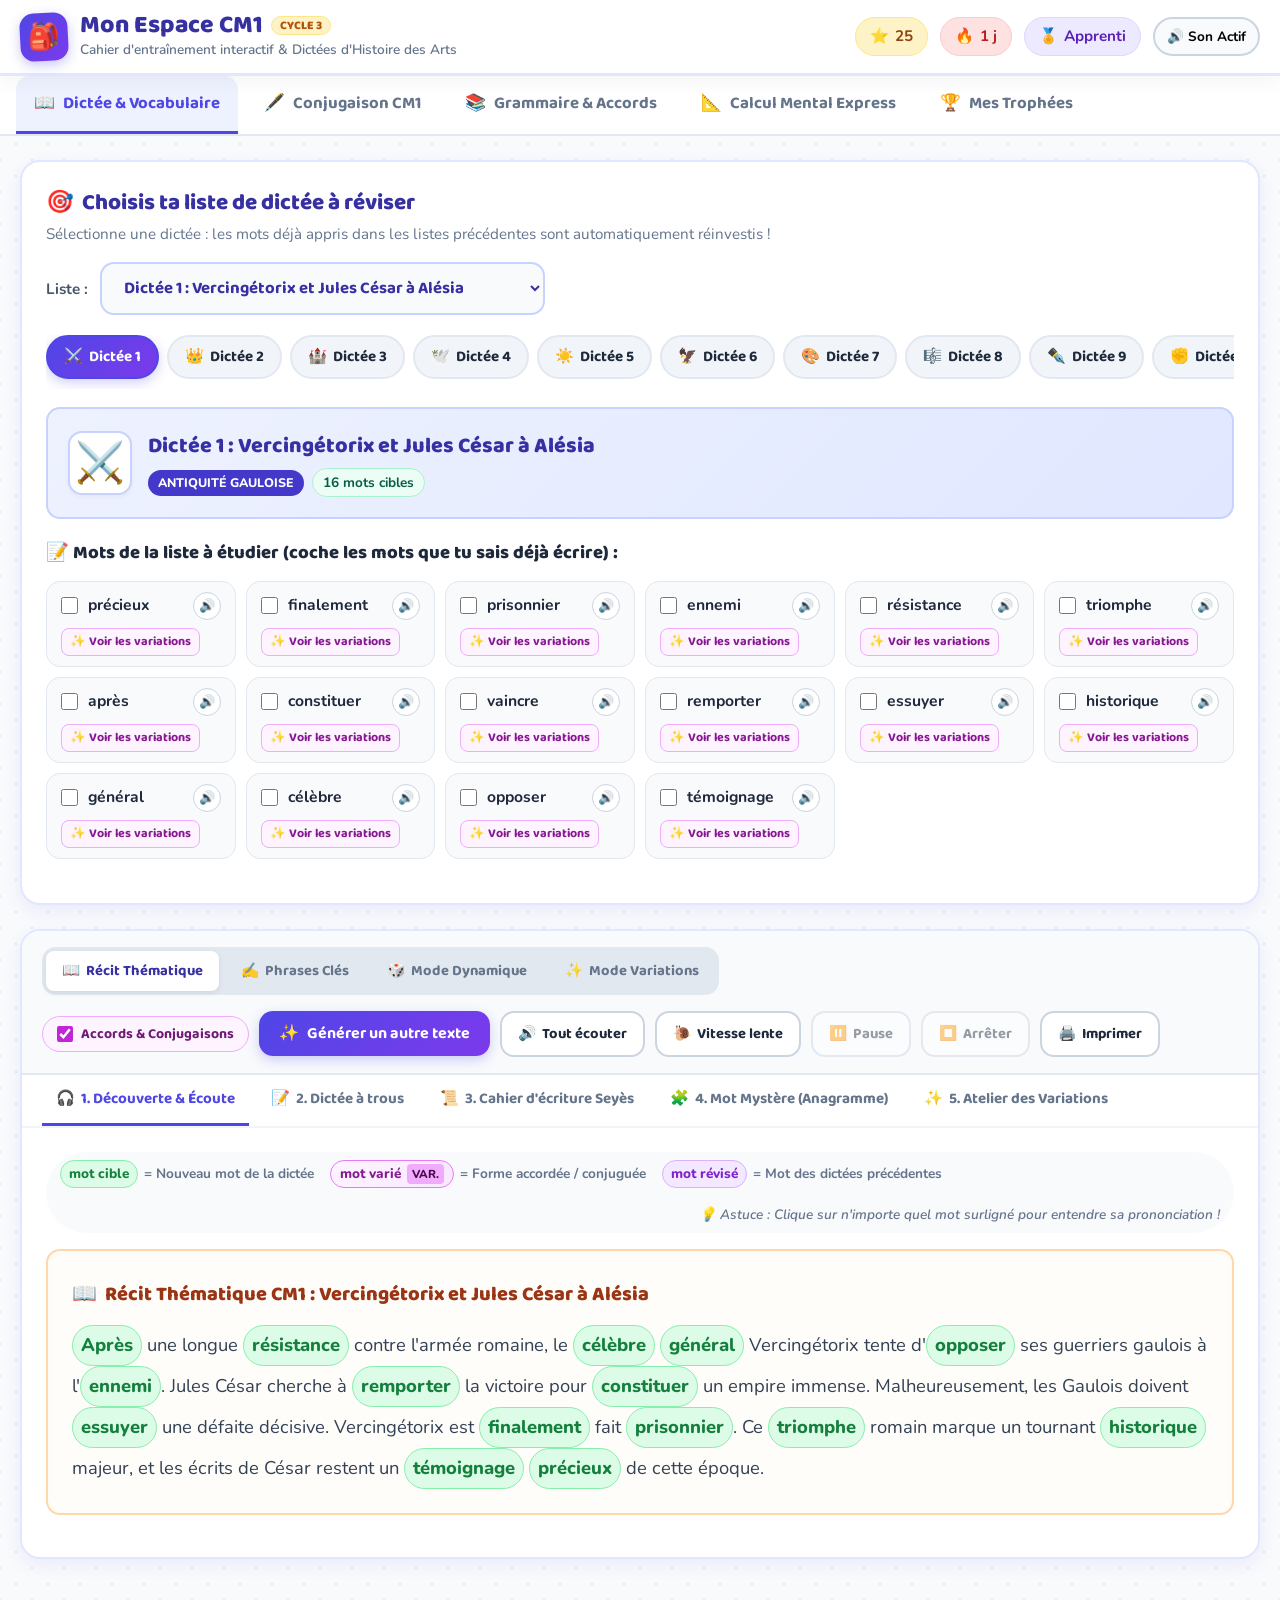
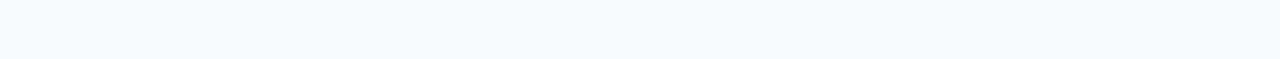
==== commit 3701f1ea: "Play/Pause" ====
--- a/index.html
+++ b/index.html
@@ -172,6 +172,12 @@
             <button class="btn-secondary" id="speakSlowBtn" type="button" title="Lecture lente pour s'entraîner à la dictée">
               <span>🐌</span> Vitesse lente
             </button>
+            <button class="btn-secondary" id="pauseSpeechBtn" type="button" title="Mettre en pause ou reprendre la lecture" disabled>
+              <span>⏸️</span> Pause
+            </button>
+            <button class="btn-secondary" id="stopSpeechBtn" type="button" title="Arrêter la lecture" disabled>
+              <span>⏹️</span> Arrêter
+            </button>
             <button class="btn-secondary" id="printWorksheetBtn" type="button" title="Imprimer la fiche d'exercice pour travailler sur papier">
               <span>🖨️</span> Imprimer
             </button>
--- a/styles.css
+++ b/styles.css
@@ -701,10 +701,43 @@
   transition: all 0.2s;
 }
 
-.btn-secondary:hover {
+.btn-secondary:hover:not(:disabled) {
   background: #f1f5f9;
   border-color: #94a3b8;
   transform: translateY(-1px);
+}
+
+.btn-secondary:disabled,
+.btn-primary:disabled {
+  opacity: 0.45;
+  cursor: not-allowed;
+  pointer-events: none;
+  box-shadow: none;
+  transform: none;
+}
+
+.btn-secondary.is-speaking {
+  background: #eff6ff;
+  border-color: #3b82f6;
+  color: #1d4ed8;
+  animation: pulse-border 1.5s infinite alternate;
+}
+
+.btn-secondary.is-paused {
+  background: #fef3c7;
+  border-color: #f59e0b;
+  color: #b45309;
+}
+
+@keyframes pulse-border {
+  from {
+    border-color: #3b82f6;
+    box-shadow: 0 0 0 0 rgba(59, 130, 246, 0.4);
+  }
+  to {
+    border-color: #1d4ed8;
+    box-shadow: 0 0 0 4px rgba(59, 130, 246, 0.15);
+  }
 }
 
 .btn-success {
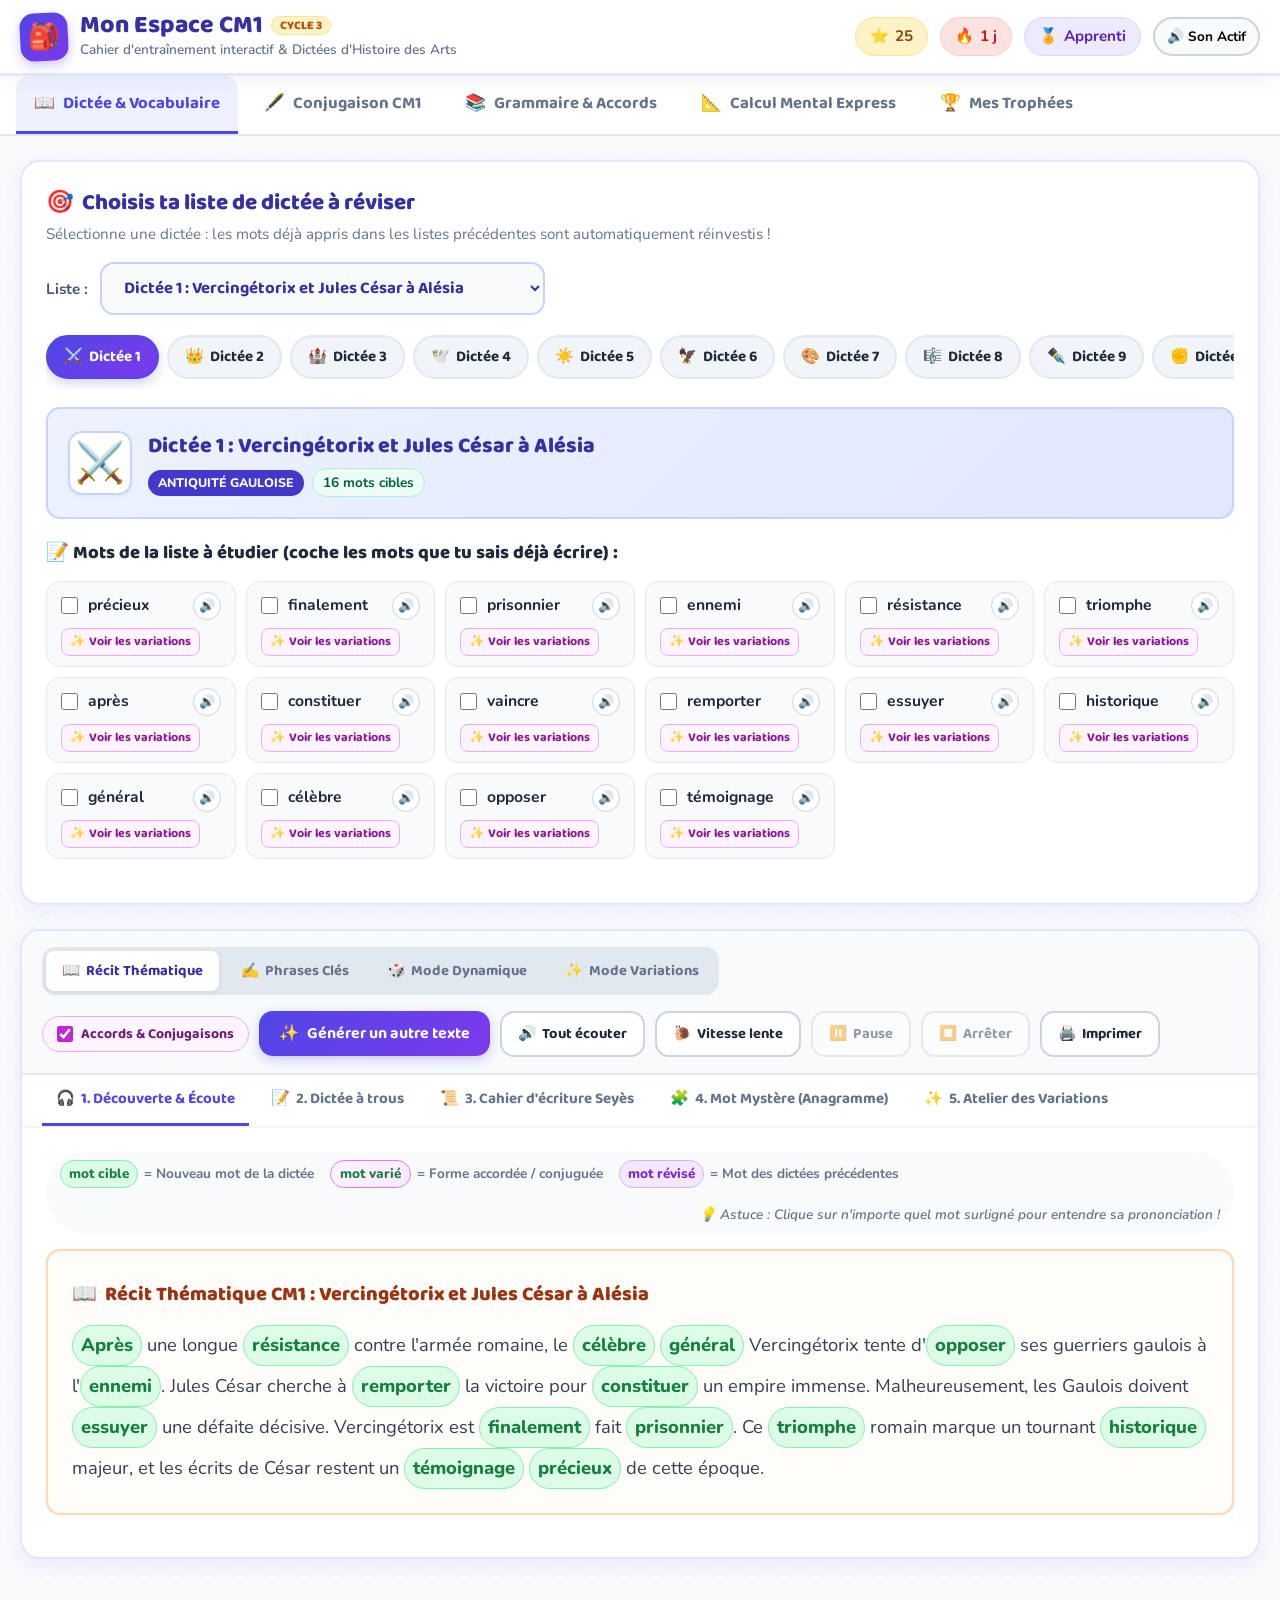
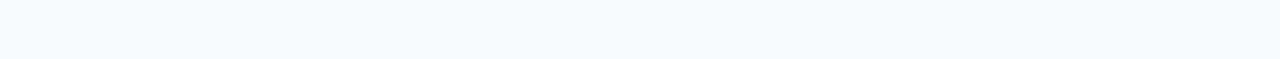
==== commit b9b2241e: "Ajuste de cores" ====
--- a/index.html
+++ b/index.html
@@ -5,7 +5,7 @@
   <meta name="viewport" content="width=device-width, initial-scale=1.0">
   <title>Mon Espace CM1 – Dictées, Orthographe & Révisions</title>
   <meta name="description" content="Plateforme d'entraînement ludique et interactive pour les élèves de CM1 : dictées, vocabulaire, récits thématiques, grammaire, conjugaison et calcul mental.">
-  <link rel="stylesheet" href="styles.css">
+  <link rel="stylesheet" href="styles.css?v=20261026_01">
 </head>
 <body>
 
@@ -213,7 +213,7 @@
                 <span class="badge-target-word">mot cible</span> = Nouveau mot de la dictée
               </span>
               <span class="legend-item">
-                <span class="badge-target-word badge-variation">mot varié <small class="var-tag">var.</small></span> = Forme accordée / conjuguée
+                <span class="badge-target-word badge-variation">mot varié</span> = Forme accordée / conjuguée
               </span>
               <span class="legend-item">
                 <span class="badge-prior-word">mot révisé</span> = Mot des dictées précédentes
@@ -409,7 +409,7 @@
   </main>
 
   <!-- Load Data and Application Controller -->
-  <script src="data.js"></script>
-  <script src="app.js"></script>
+  <script src="data.js?v=20261102_01"></script>
+  <script src="app.js?v=20261102_01"></script>
 </body>
 </html>
--- a/styles.css
+++ b/styles.css
@@ -1559,7 +1559,7 @@
 /* Badge for variation words in texts */
 .badge-variation {
   background: linear-gradient(135deg, #fdf4ff 0%, #fae8ff 100%) !important;
-  color: #86198f !important;
+  color: #15803d !important;
   border: 1.5px solid #e879f9 !important;
   display: inline-flex;
   align-items: center;
@@ -1570,17 +1570,6 @@
 .badge-variation:hover {
   background: #f5d0fe !important;
   transform: scale(1.04);
-}
-
-.var-tag {
-  font-size: 0.72rem;
-  background: #f0abfc;
-  color: #4a044e;
-  padding: 1px 5px;
-  border-radius: 4px;
-  font-weight: 800;
-  margin-left: 2px;
-  text-transform: uppercase;
 }
 
 /* Word Card Variations Drawer */
